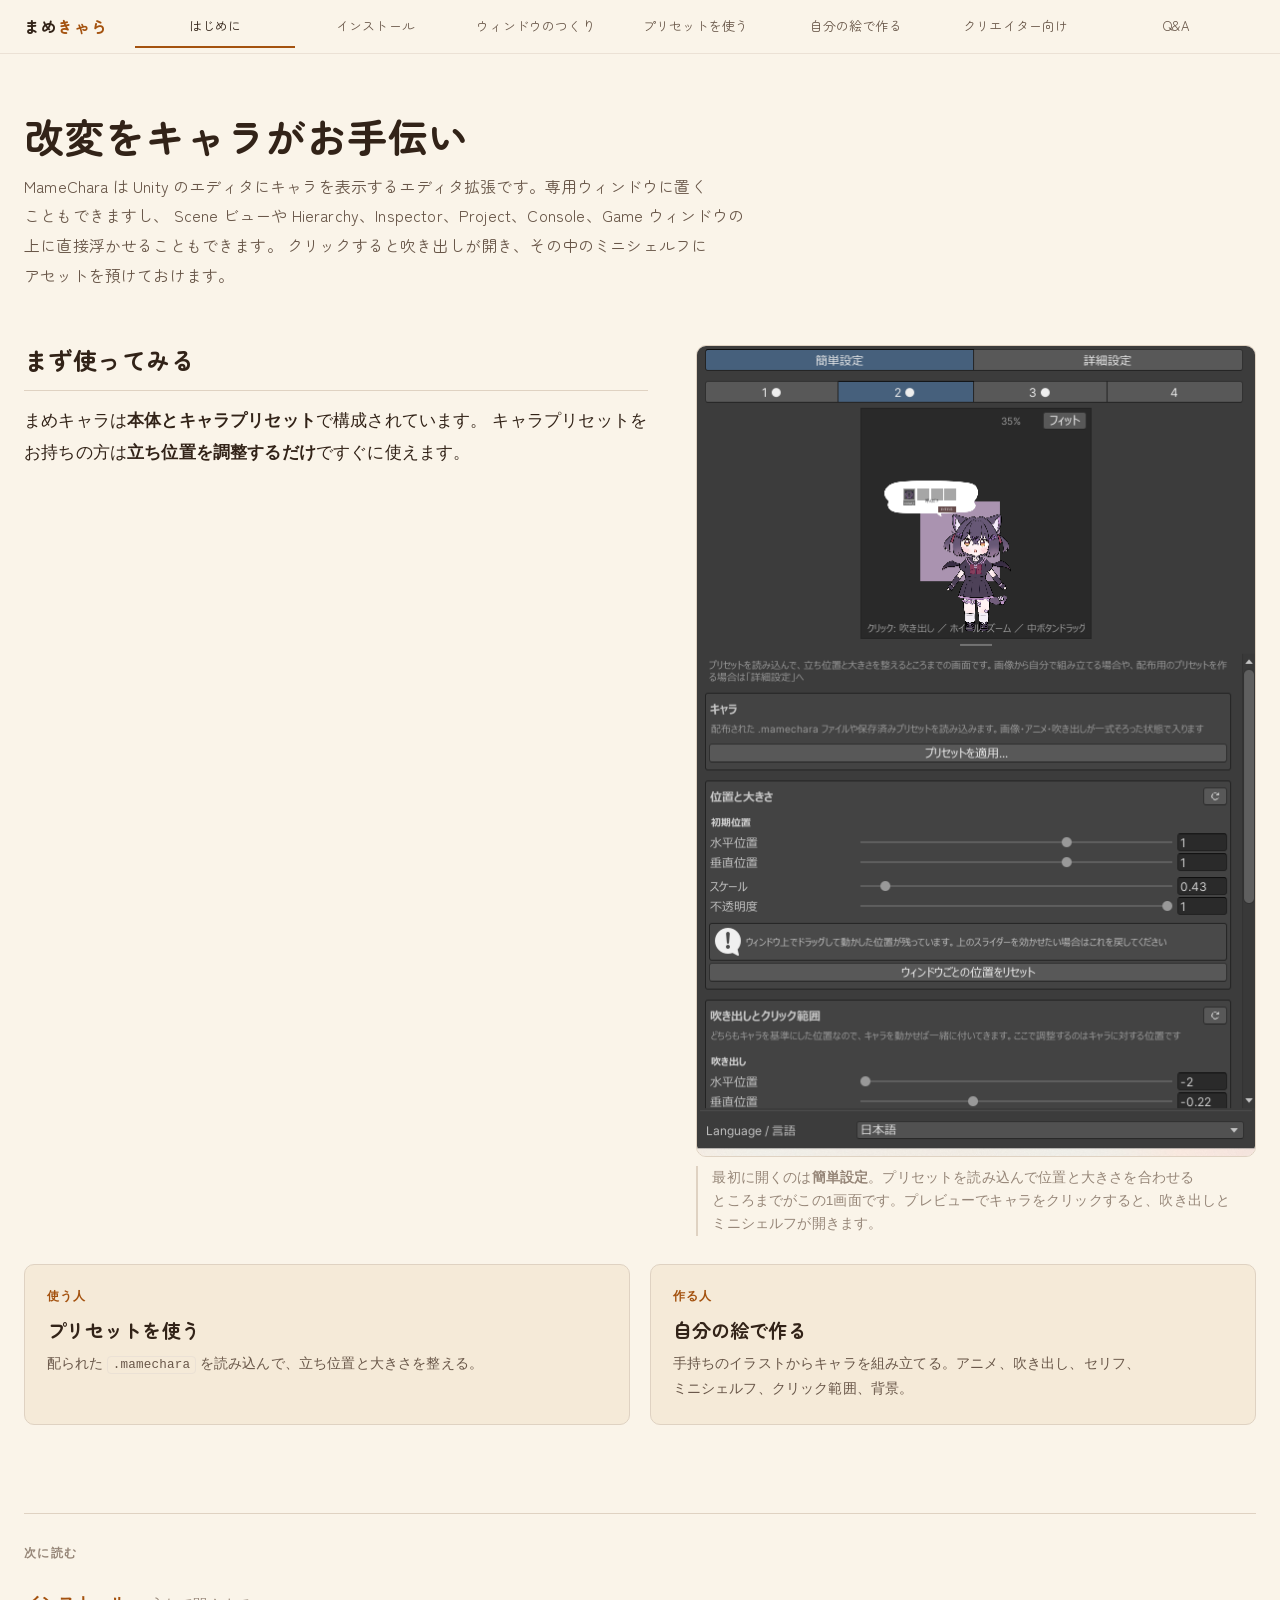
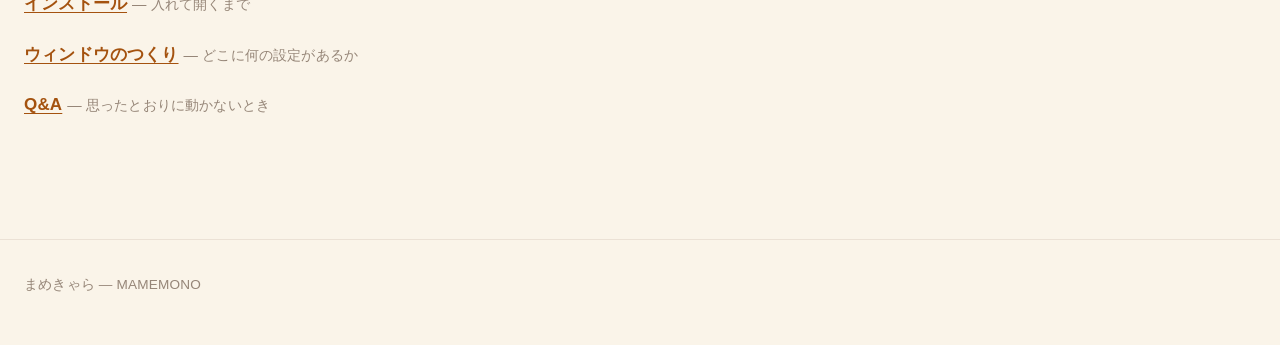
==== index.html @ 8fc05e5c "docs: 表示範囲を横長にし、日本語の折り返しを文節単位にする - 幅の基準を 1440x900 から 1920x1080 以上に。main を 68rem から 84rem へ。   本文の1行は" ====
<!doctype html>
<html lang="ja">
<head>
<meta charset="utf-8">
<meta name="viewport" content="width=device-width, initial-scale=1">
<title>まめきゃら（MameChara）ドキュメント</title>
<meta name="description" content="改変をキャラがお手伝い。Unity エディタ拡張「まめきゃら（MameChara）」の使い方。">
<link rel="icon" href="data:image/svg+xml,%3Csvg xmlns='http://www.w3.org/2000/svg' viewBox='0 0 32 32'%3E%3Crect width='32' height='32' rx='7' fill='%238c5a2f'/%3E%3Cellipse cx='16' cy='13.5' rx='10' ry='7' fill='%23fff'/%3E%3Cpath d='M11.5 19l0.5 6 5.5-4.5z' fill='%23fff'/%3E%3C/svg%3E">
<link rel="preconnect" href="https://fonts.googleapis.com">
<link rel="preconnect" href="https://fonts.gstatic.com" crossorigin>
<link href="https://fonts.googleapis.com/css2?family=Zen+Maru+Gothic:wght@400;500;700&display=swap" rel="stylesheet">
<link rel="stylesheet" href="assets/style.css">
</head>
<body>

<div class="topbar">
  <div class="topbar-inner">
    <a class="brand" href="index.html">まめ<span>きゃら</span></a>
    <nav>
      <a href="index.html" aria-current="page">はじめに</a>
      <a href="install.html">インストール</a>
      <a href="window.html">ウィンドウのつくり</a>
      <a href="use-preset.html">プリセットを使う</a>
      <a href="own-images.html">自分の絵で作る</a>
      <a href="distribute.html">クリエイター向け</a>
      <a href="qa.html">Q&amp;A</a>
    </nav>
  </div>
</div>

<main>

<h1>改変をキャラがお手伝い</h1>

<p class="lede">
MameChara は Unity のエディタにキャラを表示するエディタ拡張です。専用ウィンドウに置くこともできますし、
Scene ビューや Hierarchy、Inspector、Project、Console、Game ウィンドウの上に直接浮かせることもできます。
クリックすると吹き出しが開き、その中のミニシェルフにアセットを預けておけます。
</p>

<div class="split">
  <div class="prose">
    <h2 style="margin-top:0">まず使ってみる</h2>
    <p>
      まめキャラは<strong>本体とキャラプリセット</strong>で構成されています。
      キャラプリセットをお持ちの方は<strong>立ち位置を調整するだけ</strong>ですぐに使えます。
    </p>
  </div>
  <figure>
    <a href="images/simple-in-action.png" title="原寸で開く"><img src="images/simple-in-action.png" alt="簡単設定の画面。プレビューでキャラをクリックし、吹き出しとミニシェルフが開いている"></a>
    <figcaption>最初に開くのは<strong>簡単設定</strong>。プリセットを読み込んで位置と大きさを合わせるところまでがこの1画面です。プレビューでキャラをクリックすると、吹き出しとミニシェルフが開きます。</figcaption>
  </figure>
</div>

<div class="paths">
  <a class="path" href="use-preset.html">
    <span class="who">使う人</span>
    <span class="title">プリセットを使う</span>
    <p>配られた <code>.mamechara</code> を読み込んで、立ち位置と大きさを整える。</p>
  </a>
  <a class="path" href="own-images.html">
    <span class="who">作る人</span>
    <span class="title">自分の絵で作る</span>
    <p>手持ちのイラストからキャラを組み立てる。アニメ、吹き出し、セリフ、ミニシェルフ、クリック範囲、背景。</p>
  </a>
</div>

<div class="next">
  <span class="label">次に読む</span>
  <ul>
    <li><a href="install.html">インストール</a> <span class="why">— 入れて開くまで</span></li>
    <li><a href="window.html">ウィンドウのつくり</a> <span class="why">— どこに何の設定があるか</span></li>
    <li><a href="qa.html">Q&amp;A</a> <span class="why">— 思ったとおりに動かないとき</span></li>
  </ul>
</div>

</main>

<footer><div class="inner">まめきゃら — MAMEMONO</div></footer>

</body>
</html>
---- assets/style.css ----
/* MameChara docs — 設定画面のスクリーンショットが主役なので、
   紙面は静かにして、画像に枠と余白を与えることに寄せている */

:root {
  color-scheme: light dark;

  --ink:        oklch(27% 0.030 55);
  --ink-soft:   oklch(47% 0.032 58);
  --ink-faint:  oklch(63% 0.028 62);
  --paper:      oklch(96.8% 0.016 80);
  --paper-2:    oklch(94% 0.026 78);
  --line:       oklch(87% 0.026 74);
  --line-soft:  oklch(91.5% 0.020 76);

  --accent:     oklch(53% 0.130 52);
  --accent-2:   oklch(64% 0.145 58);
  --accent-wash: oklch(95% 0.040 72);

  /* 注意書きはアクセントと混ざらないよう赤茶寄りに置く */
  --warn:       oklch(49% 0.150 33);
  --warn-wash:  oklch(96% 0.038 40);

  --shot-mat:   oklch(91.5% 0.022 76);

  --text-base:  1.0625rem;
  --measure:    46rem;
  --shot:       35rem;   /* スクリーンショットの原寸 560px */
  --radius:     10px;

  /* 見出しとキャッチは丸ゴシック。明朝のような固い書体は使わない */
  --display: "Zen Maru Gothic", "Hiragino Maru Gothic ProN", "M PLUS Rounded 1c",
             "Yu Gothic UI", Meiryo, sans-serif;
  --sans: -apple-system, BlinkMacSystemFont, "Hiragino Kaku Gothic ProN",
          "Noto Sans JP", "Yu Gothic UI", Meiryo, sans-serif;
  --mono: "SFMono-Regular", Consolas, "Roboto Mono", monospace;
}

@media (prefers-color-scheme: dark) {
  :root {
    --ink:        oklch(93% 0.016 78);
    --ink-soft:   oklch(76% 0.022 72);
    --ink-faint:  oklch(59% 0.022 66);
    --paper:      oklch(20% 0.018 52);
    --paper-2:    oklch(24% 0.024 56);
    --line:       oklch(34% 0.026 60);
    --line-soft:  oklch(28% 0.021 57);

    --accent:     oklch(81% 0.115 70);
    --accent-2:   oklch(73% 0.130 62);
    --accent-wash: oklch(28% 0.045 58);

    --warn:       oklch(83% 0.105 45);
    --warn-wash:  oklch(29% 0.042 38);

    --shot-mat:   oklch(27% 0.020 57);
  }
}

* { box-sizing: border-box; }

html { -webkit-text-size-adjust: 100%; }

body {
  margin: 0;
  background: var(--paper);
  color: var(--ink);
  font-family: var(--sans);
  font-size: var(--text-base);
  line-height: 1.85;
  letter-spacing: 0.01em;

  /* 日本語を文節で折り返す。「〜できま」で切れて次行が「す。」になるのを防ぐ。
     未対応のブラウザでは通常の折り返しに戻るだけ */
  word-break: auto-phrase;
  line-break: strict;
  text-wrap: pretty;
}

/* ── 上部ナビ ── */

.topbar {
  position: sticky;
  top: 0;
  z-index: 10;
  background: color-mix(in oklab, var(--paper) 88%, transparent);
  backdrop-filter: blur(10px);
  border-bottom: 1px solid var(--line-soft);
}

.topbar-inner {
  max-width: 84rem;
  margin: 0 auto;
  padding: 0.35rem 1.5rem;
  display: flex;
  align-items: center;
  gap: 1.75rem;
}

.brand {
  font-family: var(--display);
  font-weight: 700;
  letter-spacing: 0.04em;
  text-decoration: none;
  color: var(--ink);
  font-size: 1rem;
  flex: none;
}

.brand span { color: var(--accent); }

/* 項目の幅を揃える。文字数がばらばらでも等分に並ぶ */
.topbar nav {
  flex: 1;
  display: grid;
  grid-auto-flow: column;
  grid-auto-columns: 1fr;
  font-family: var(--display);
  font-size: 0.8125rem;
}

.topbar nav a {
  color: var(--ink-soft);
  text-decoration: none;
  text-align: center;
  padding: 0.55rem 0.25rem 0.45rem;
  border-bottom: 2px solid transparent;
  transition: color 140ms ease, border-color 140ms ease;
  white-space: nowrap;
}

.topbar nav a:hover { color: var(--ink); border-bottom-color: var(--line); }
.topbar nav a[aria-current="page"] { color: var(--ink); border-bottom-color: var(--accent); }

@media (max-width: 48rem) {
  .topbar-inner { flex-wrap: wrap; gap: 0.4rem 1.5rem; padding-bottom: 0.2rem; }
  .brand { padding: 0.35rem 0; }
  .topbar nav {
    flex-basis: 100%;
    grid-auto-flow: row;
    grid-template-columns: repeat(4, 1fr);
    gap: 0.1rem;
    font-size: 0.8125rem;
  }
}

/* ── 本文 ── */

main {
  max-width: 84rem;
  margin: 0 auto;
  padding: 3.5rem 1.5rem 6rem;
}

.prose { max-width: var(--measure); }

h1 {
  font-family: var(--display);
  text-wrap: balance;
  font-size: clamp(1.7rem, 1.2rem + 1.9vw, 2.5rem);
  line-height: 1.3;
  letter-spacing: 0.01em;
  margin: 0 0 0.6rem;
  font-weight: 600;
}

.lede {
  font-family: var(--display);
  max-width: var(--measure);
  font-size: 1rem;
  font-weight: 400;
  line-height: 1.85;
  color: var(--ink-soft);
  margin: 0 0 3rem;
}

h2 {
  font-family: var(--display);
  text-wrap: balance;
  font-size: 1.5rem;
  font-weight: 600;
  letter-spacing: 0.02em;
  margin: 4.5rem 0 0.4rem;
  padding-bottom: 0.45rem;
  border-bottom: 1px solid var(--line);
  max-width: var(--measure);
}

h3 {
  font-family: var(--display);
  text-wrap: balance;
  font-size: 1.125rem;
  font-weight: 700;
  margin: 2.75rem 0 0.3rem;
  letter-spacing: 0.02em;
}

h3 .num {
  display: inline-block;
  min-width: 1.6em;
  color: var(--accent);
  font-family: var(--mono);
  font-size: 0.85em;
}

p, ul, ol, table { max-width: var(--measure); }
p { margin: 0.9rem 0; }

a { color: var(--accent); text-decoration-thickness: 1px; text-underline-offset: 3px; }
a:hover { color: var(--accent-2); }

ul, ol { padding-left: 1.4rem; }
li { margin: 0.35rem 0; }
li::marker { color: var(--ink-faint); }

code {
  font-family: var(--mono);
  font-size: 0.875em;
  background: var(--paper-2);
  border: 1px solid var(--line-soft);
  border-radius: 4px;
  padding: 0.1em 0.35em;
}

kbd {
  font-family: var(--sans);
  font-size: 0.85em;
  background: var(--paper-2);
  border: 1px solid var(--line);
  border-bottom-width: 2px;
  border-radius: 5px;
  padding: 0.1em 0.45em;
  white-space: nowrap;
}

strong { font-weight: 700; }

/* ── スクリーンショット ── */

figure {
  margin: 1.6rem 0 2.2rem;
  max-width: var(--shot);
}

figure.wide { max-width: var(--measure); }

figure img {
  display: block;
  width: 100%;
  height: auto;
  border: 1px solid var(--line);
  border-radius: var(--radius);
  background: var(--shot-mat);
}

/* 画像は原寸 560px。縮めると Unity の文字が読めないので、
   クリックで原寸を開けるようにしている */
figure a {
  display: block;
  border-radius: var(--radius);
  cursor: zoom-in;
}

figure a img { transition: border-color 160ms ease, box-shadow 160ms ease; }

figure a:hover img,
figure a:focus-visible img {
  border-color: var(--accent);
  box-shadow: 0 2px 18px -6px color-mix(in oklab, var(--accent) 55%, transparent);
}

figcaption {
  margin-top: 0.6rem;
  font-size: 0.85rem;
  line-height: 1.7;
  color: var(--ink-faint);
  padding-left: 0.9rem;
  border-left: 2px solid var(--line);
}

/* 画像と文章を並べる。狭い画面では縦に落ちる。
   短い側を中央に置くと見出しが図の中ほどまで下がってしまうので、上端で揃える */
.split {
  display: grid;
  grid-template-columns: minmax(24rem, 1fr) minmax(0, var(--shot));
  gap: 3rem;
  align-items: start;
  max-width: 84rem;
}

.split > figure { margin: 0.4rem 0 0; max-width: none; }
.split .prose { max-width: none; }
.split .prose p, .split .prose ul, .split .prose ol, .split .prose table { max-width: none; }

@media (max-width: 68rem) {
  .split { grid-template-columns: minmax(0, 1fr); gap: 0.5rem; }
  .split > figure { max-width: var(--shot); }
}

/* ── 注記 ── */

.note, .callout {
  margin: 1.5rem 0;
  padding: 0.95rem 1.15rem;
  border-radius: var(--radius);
  border: 1px solid var(--line);
  background: var(--paper-2);
  max-width: var(--measure);
  font-size: 0.95rem;
  line-height: 1.8;
}

.note > :first-child, .callout > :first-child { margin-top: 0; }
.note > :last-child, .callout > :last-child { margin-bottom: 0; }

.callout {
  border-color: color-mix(in oklab, var(--warn) 35%, var(--line));
  background: var(--warn-wash);
}

.callout .label, .note .label {
  display: block;
  font-size: 0.775rem;
  font-weight: 700;
  letter-spacing: 0.09em;
  margin-bottom: 0.2rem;
  color: var(--warn);
}

.note .label { color: var(--accent); }

/* ── 入口カード ── */

.paths {
  display: grid;
  grid-template-columns: repeat(auto-fit, minmax(15.5rem, 1fr));
  gap: 1.25rem;
  max-width: 84rem;
  margin: 1.75rem 0 1rem;
}

.path {
  display: block;
  padding: 1.3rem 1.35rem 1.45rem;
  border: 1px solid var(--line);
  border-radius: var(--radius);
  background: var(--paper-2);
  text-decoration: none;
  color: inherit;
  transition: border-color 160ms ease, transform 160ms ease, background 160ms ease;
}

.path:hover {
  border-color: var(--accent);
  background: var(--accent-wash);
  transform: translateY(-2px);
}

.path .who {
  display: block;
  font-size: 0.75rem;
  letter-spacing: 0.11em;
  color: var(--accent);
  font-weight: 700;
  margin-bottom: 0.5rem;
}

.path .title {
  display: block;
  font-family: var(--display);
  font-size: 1.2rem;
  font-weight: 600;
  line-height: 1.5;
  margin-bottom: 0.4rem;
}

.path p { margin: 0; font-size: 0.9rem; line-height: 1.75; color: var(--ink-soft); }

/* ── 表 ── */

table {
  width: 100%;
  border-collapse: collapse;
  font-size: 0.925rem;
  margin: 1.4rem 0 2rem;
  display: block;
  overflow-x: auto;
}

table.full { max-width: var(--measure); }

th, td {
  text-align: left;
  vertical-align: top;
  padding: 0.6rem 0.9rem 0.6rem 0;
  border-bottom: 1px solid var(--line-soft);
  line-height: 1.7;
}

th {
  font-size: 0.775rem;
  letter-spacing: 0.09em;
  color: var(--ink-faint);
  font-weight: 700;
  border-bottom-color: var(--line);
  white-space: nowrap;
}

td:first-child { white-space: nowrap; padding-right: 1.4rem; font-weight: 600; }

/* ── 手順 ── */

.steps { counter-reset: step; list-style: none; padding-left: 0; max-width: 84rem; }

.steps > li {
  counter-increment: step;
  position: relative;
  padding-left: 3rem;
  margin: 0 0 3rem;
}

.steps > li::before {
  content: counter(step);
  position: absolute;
  left: 0;
  top: 0.15rem;
  width: 2rem;
  height: 2rem;
  display: grid;
  place-items: center;
  border-radius: 50%;
  border: 1px solid var(--accent);
  color: var(--accent);
  font-family: var(--mono);
  font-size: 0.85rem;
  line-height: 1;
}

.steps > li > h3:first-child { margin-top: 0.1rem; }

/* 手順の中では見出しを番号の高さに合わせる。中央寄せにすると番号だけが
   ぽつんと上に残って、どの見出しの番号なのか分からなくなる */
.steps .split { align-items: start; }

/* ── 用語の定義リスト ── */

dl.terms { max-width: var(--measure); margin: 1.4rem 0 2rem; }
dl.terms dt { font-weight: 700; margin-top: 1.2rem; }
dl.terms dd { margin: 0.2rem 0 0; color: var(--ink-soft); }

/* ── 次に読む ── */

.next {
  margin-top: 5.5rem;
  padding-top: 1.75rem;
  border-top: 1px solid var(--line);
  max-width: 84rem;
}

.next .label {
  display: block;
  font-size: 0.775rem;
  letter-spacing: 0.11em;
  color: var(--ink-faint);
  font-weight: 700;
  margin-bottom: 0.9rem;
}

.next ul { list-style: none; padding: 0; max-width: none; display: grid; gap: 0.5rem; }
.next a { font-weight: 600; }
.next .why { color: var(--ink-faint); font-weight: 400; font-size: 0.9rem; }

footer {
  border-top: 1px solid var(--line-soft);
  padding: 2rem 1.5rem 3rem;
  color: var(--ink-faint);
  font-size: 0.85rem;
}

footer .inner { max-width: 84rem; margin: 0 auto; }

/* ── 目次（リファレンス用） ── */

.toc {
  max-width: var(--measure);
  margin: 0 0 3rem;
  padding: 1.1rem 1.3rem;
  border: 1px solid var(--line);
  border-radius: var(--radius);
  background: var(--paper-2);
}

.toc .label {
  display: block;
  font-size: 0.775rem;
  letter-spacing: 0.11em;
  color: var(--ink-faint);
  font-weight: 700;
  margin-bottom: 0.5rem;
}

.toc ul { margin: 0; padding-left: 1.1rem; columns: 2; column-gap: 2rem; font-size: 0.925rem; }

@media (max-width: 34rem) {
  .toc ul { columns: 1; }
  main { padding-top: 2.5rem; }
}

/* ── よくある症状 ── */

.faq { max-width: var(--measure); }

.faq details {
  border: 1px solid var(--line);
  border-radius: var(--radius);
  margin: 0.6rem 0;
  background: var(--paper-2);
  overflow: hidden;
}

.faq summary {
  font-family: var(--display);
  cursor: pointer;
  padding: 0.85rem 1.15rem;
  font-weight: 600;
  list-style: none;
  display: flex;
  gap: 0.7rem;
  align-items: baseline;
  transition: background 140ms ease;
}

.faq summary::-webkit-details-marker { display: none; }
.faq summary:hover { background: var(--accent-wash); }

.faq summary::before {
  content: "＋";
  color: var(--accent);
  font-size: 0.85em;
  flex: none;
}

.faq details[open] summary::before { content: "－"; }
.faq details[open] summary { border-bottom: 1px solid var(--line-soft); }

.faq .body { padding: 0.3rem 1.15rem 1rem; font-size: 0.95rem; }
.faq .body > :first-child { margin-top: 0.7rem; }
.faq .body > :last-child { margin-bottom: 0; }
.faq .body p, .faq .body ul, .faq .body ol { max-width: none; }
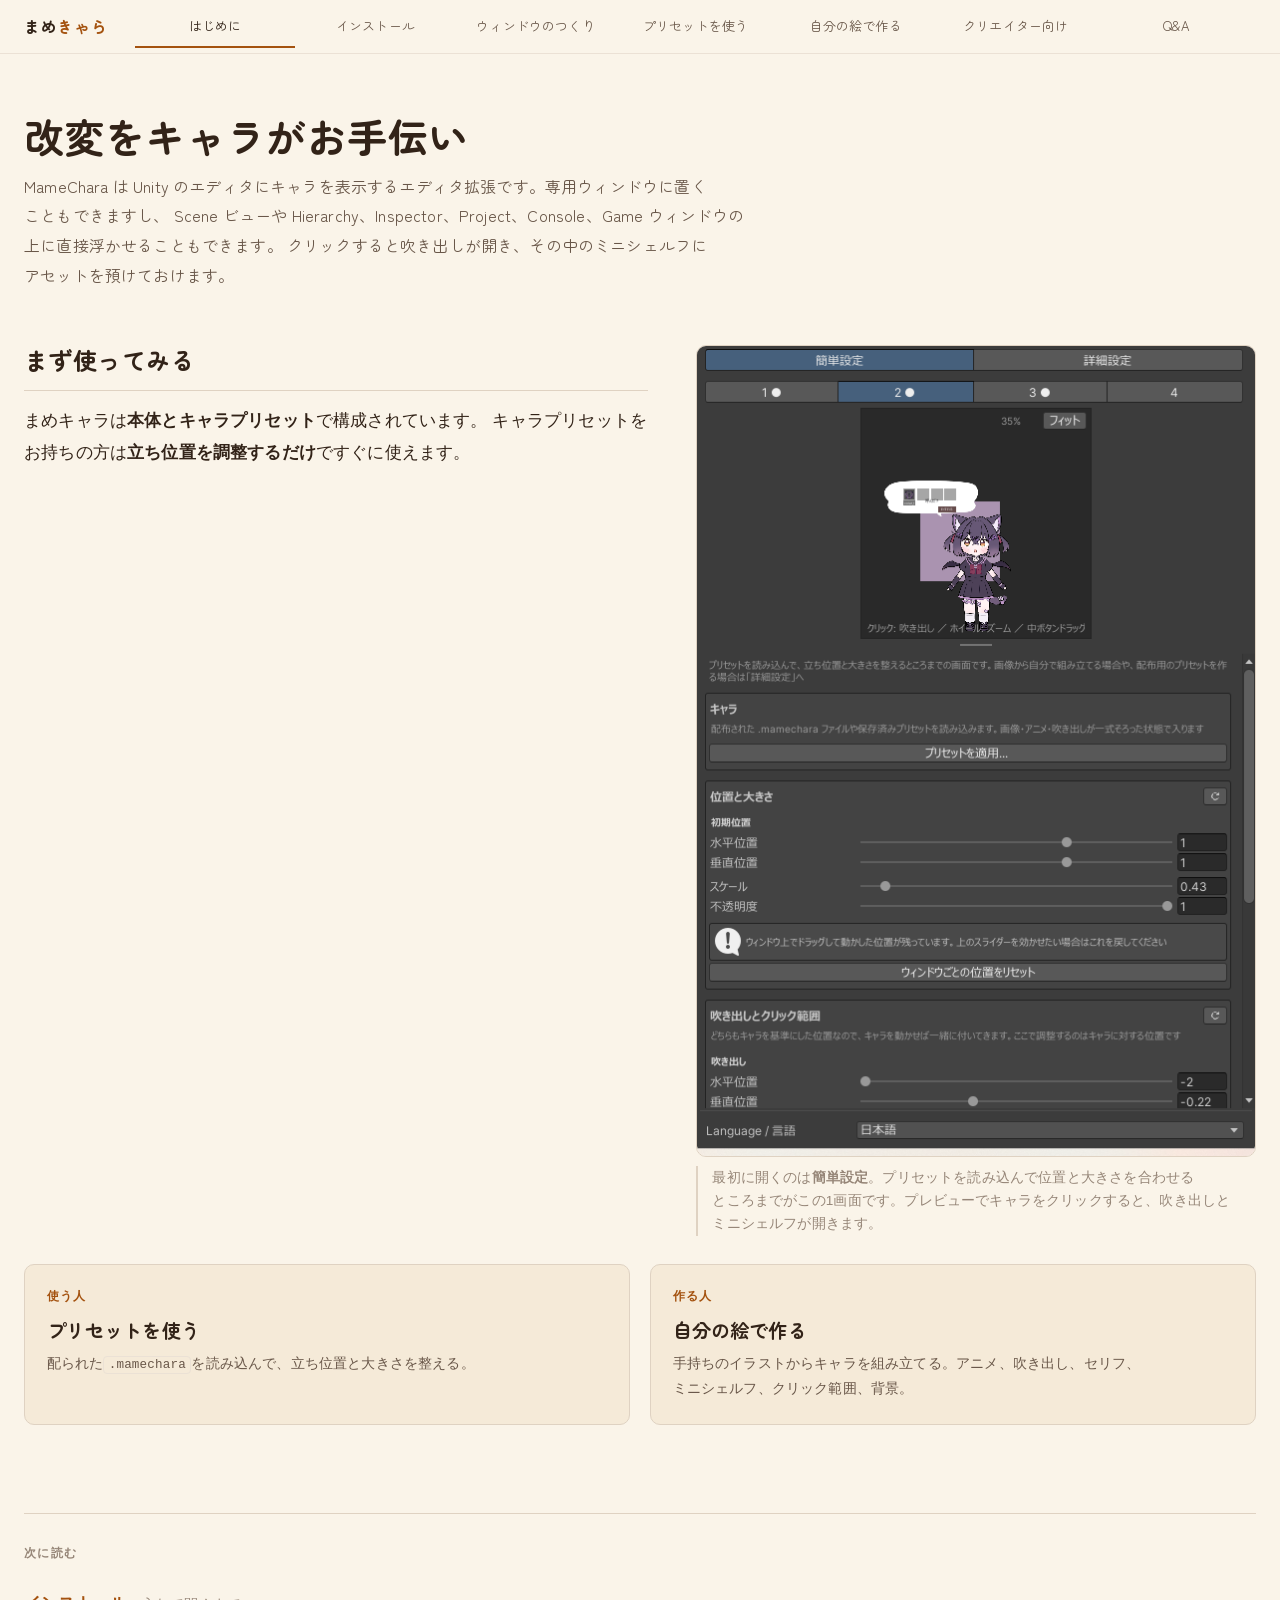
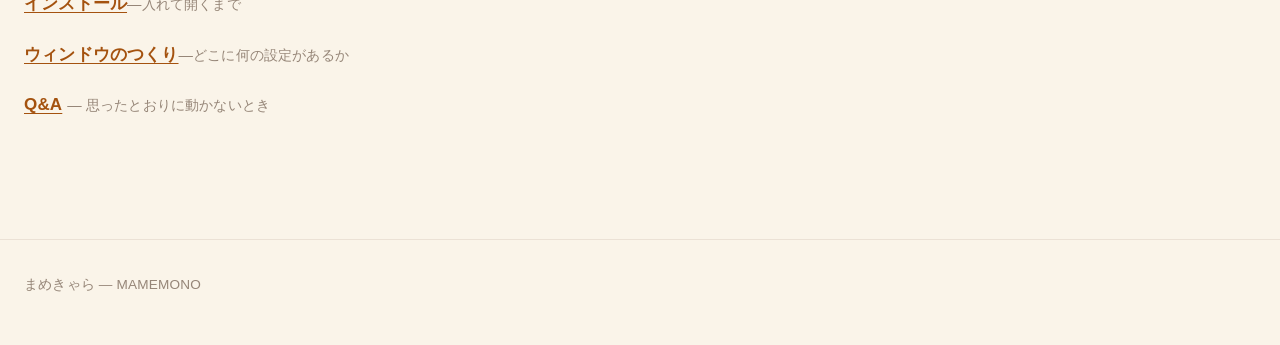
==== commit e02a8768: "docs: 日本語の中に見える半角スペースを全部落とす（99箇所） タグをまたぐ位置も含めて、実際に描画される空白だけを対象にした。 全角同士に挟まれたソースの改行はブラウザが消すので触っていない。 " ====
--- a/index.html
+++ b/index.html
@@ -56,7 +56,7 @@
   <a class="path" href="use-preset.html">
     <span class="who">使う人</span>
     <span class="title">プリセットを使う</span>
-    <p>配られた <code>.mamechara</code> を読み込んで、立ち位置と大きさを整える。</p>
+    <p>配られた<code>.mamechara</code>を読み込んで、立ち位置と大きさを整える。</p>
   </a>
   <a class="path" href="own-images.html">
     <span class="who">作る人</span>
@@ -68,8 +68,8 @@
 <div class="next">
   <span class="label">次に読む</span>
   <ul>
-    <li><a href="install.html">インストール</a> <span class="why">— 入れて開くまで</span></li>
-    <li><a href="window.html">ウィンドウのつくり</a> <span class="why">— どこに何の設定があるか</span></li>
+    <li><a href="install.html">インストール</a><span class="why">—入れて開くまで</span></li>
+    <li><a href="window.html">ウィンドウのつくり</a><span class="why">—どこに何の設定があるか</span></li>
     <li><a href="qa.html">Q&amp;A</a> <span class="why">— 思ったとおりに動かないとき</span></li>
   </ul>
 </div>
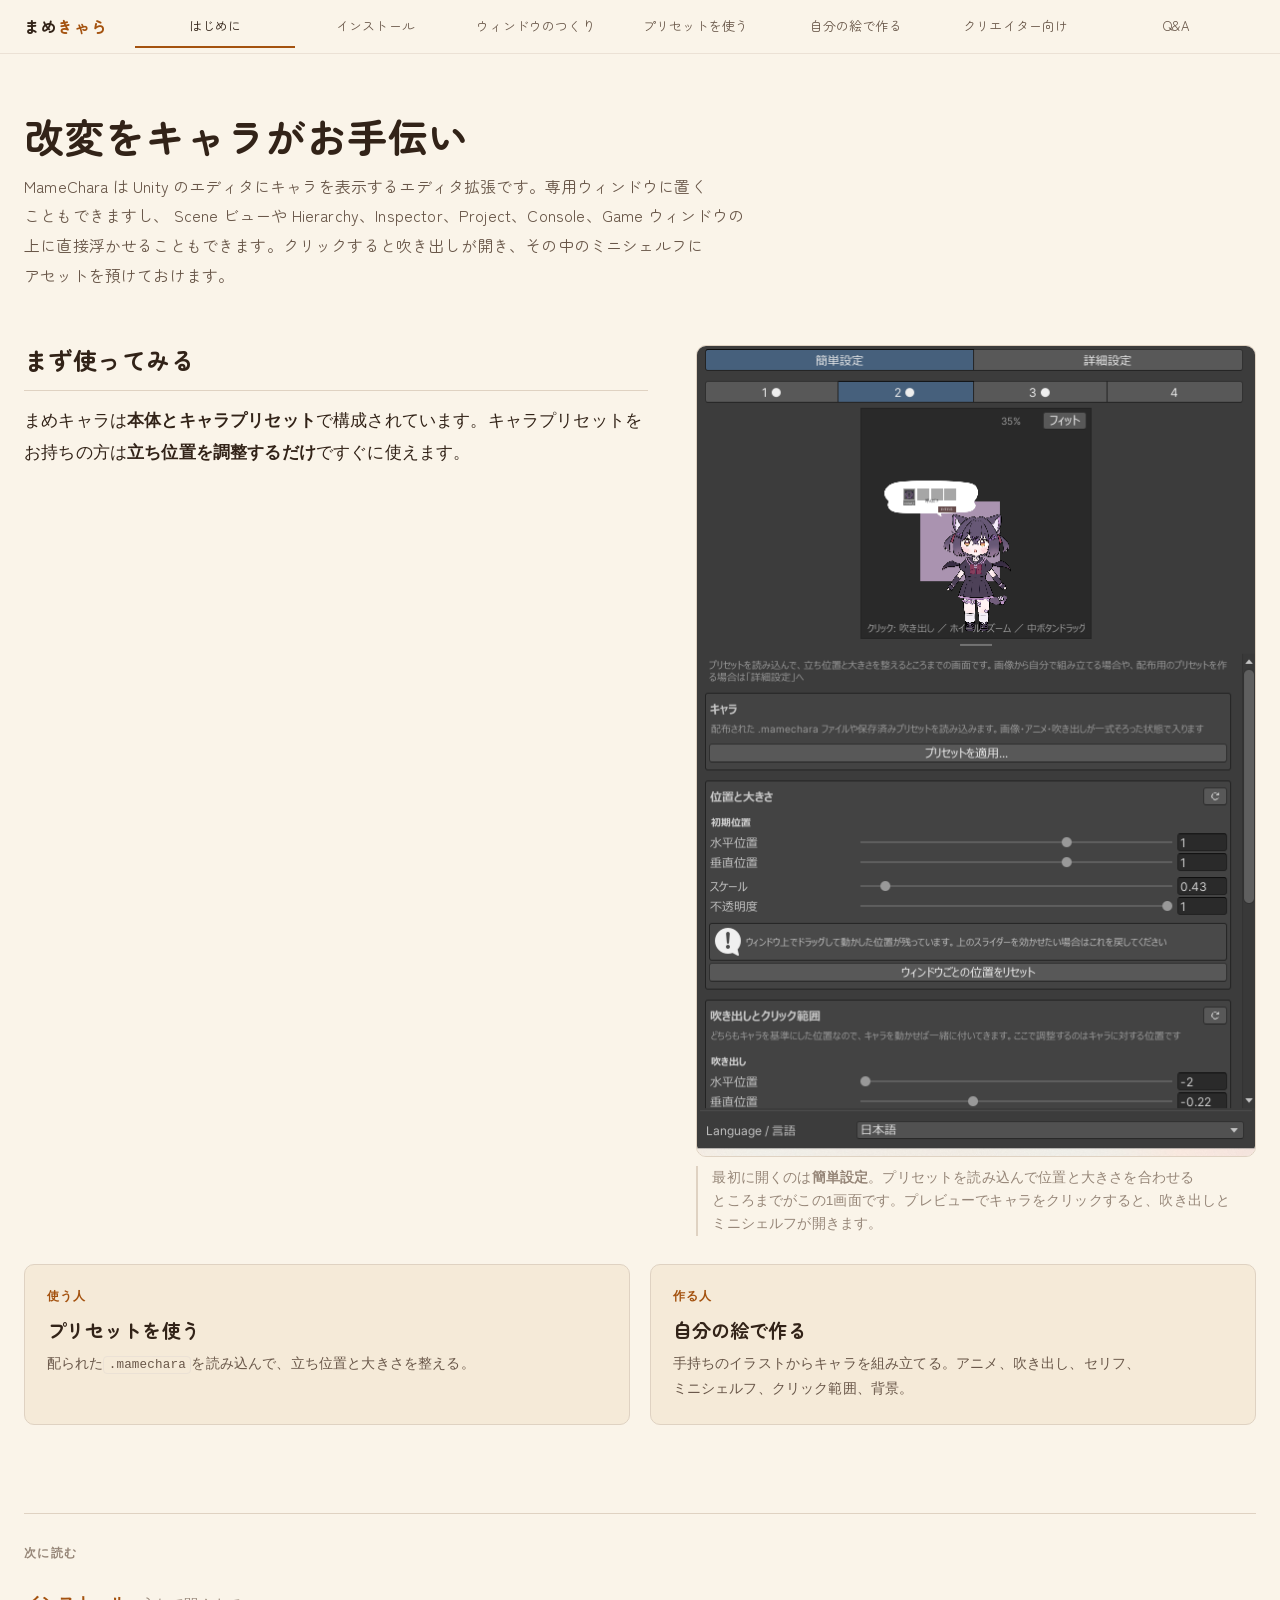
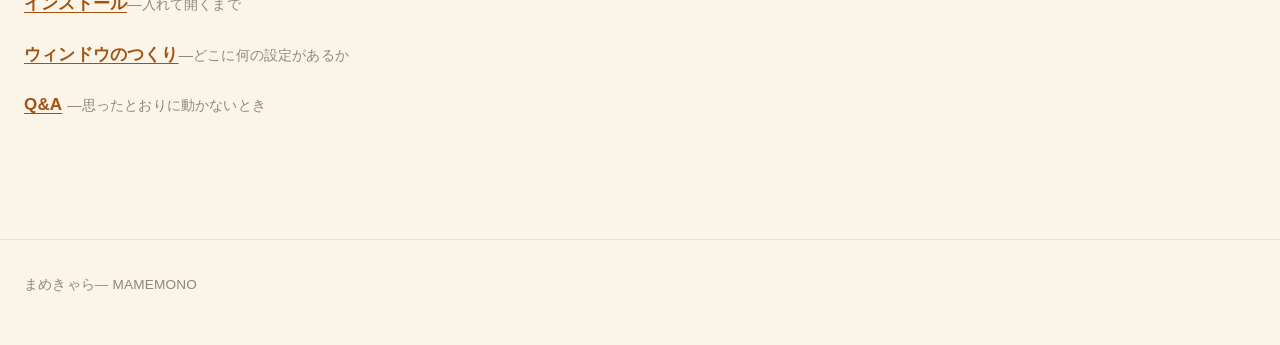
==== commit 5e8d21d6: "docs: 段落内のソース改行を詰める（改行位置がブラウザ任せになるように） ソースを読みやすく80桁で折り返していたが、その改行が日本語のあいだでも 半角スペースとして描画されていた。「持てるので、" ====
--- a/index.html
+++ b/index.html
@@ -17,13 +17,7 @@
   <div class="topbar-inner">
     <a class="brand" href="index.html">まめ<span>きゃら</span></a>
     <nav>
-      <a href="index.html" aria-current="page">はじめに</a>
-      <a href="install.html">インストール</a>
-      <a href="window.html">ウィンドウのつくり</a>
-      <a href="use-preset.html">プリセットを使う</a>
-      <a href="own-images.html">自分の絵で作る</a>
-      <a href="distribute.html">クリエイター向け</a>
-      <a href="qa.html">Q&amp;A</a>
+      <a href="index.html" aria-current="page">はじめに</a><a href="install.html">インストール</a><a href="window.html">ウィンドウのつくり</a><a href="use-preset.html">プリセットを使う</a><a href="own-images.html">自分の絵で作る</a><a href="distribute.html">クリエイター向け</a> <a href="qa.html">Q&amp;A</a>
     </nav>
   </div>
 </div>
@@ -33,17 +27,14 @@
 <h1>改変をキャラがお手伝い</h1>
 
 <p class="lede">
-MameChara は Unity のエディタにキャラを表示するエディタ拡張です。専用ウィンドウに置くこともできますし、
-Scene ビューや Hierarchy、Inspector、Project、Console、Game ウィンドウの上に直接浮かせることもできます。
-クリックすると吹き出しが開き、その中のミニシェルフにアセットを預けておけます。
+MameChara は Unity のエディタにキャラを表示するエディタ拡張です。専用ウィンドウに置くこともできますし、 Scene ビューや Hierarchy、Inspector、Project、Console、Game ウィンドウの上に直接浮かせることもできます。クリックすると吹き出しが開き、その中のミニシェルフにアセットを預けておけます。
 </p>
 
 <div class="split">
   <div class="prose">
     <h2 style="margin-top:0">まず使ってみる</h2>
     <p>
-      まめキャラは<strong>本体とキャラプリセット</strong>で構成されています。
-      キャラプリセットをお持ちの方は<strong>立ち位置を調整するだけ</strong>ですぐに使えます。
+      まめキャラは<strong>本体とキャラプリセット</strong>で構成されています。キャラプリセットをお持ちの方は<strong>立ち位置を調整するだけ</strong>ですぐに使えます。
     </p>
   </div>
   <figure>
@@ -54,13 +45,11 @@
 
 <div class="paths">
   <a class="path" href="use-preset.html">
-    <span class="who">使う人</span>
-    <span class="title">プリセットを使う</span>
+    <span class="who">使う人</span><span class="title">プリセットを使う</span>
     <p>配られた<code>.mamechara</code>を読み込んで、立ち位置と大きさを整える。</p>
   </a>
   <a class="path" href="own-images.html">
-    <span class="who">作る人</span>
-    <span class="title">自分の絵で作る</span>
+    <span class="who">作る人</span><span class="title">自分の絵で作る</span>
     <p>手持ちのイラストからキャラを組み立てる。アニメ、吹き出し、セリフ、ミニシェルフ、クリック範囲、背景。</p>
   </a>
 </div>
@@ -70,13 +59,13 @@
   <ul>
     <li><a href="install.html">インストール</a><span class="why">—入れて開くまで</span></li>
     <li><a href="window.html">ウィンドウのつくり</a><span class="why">—どこに何の設定があるか</span></li>
-    <li><a href="qa.html">Q&amp;A</a> <span class="why">— 思ったとおりに動かないとき</span></li>
+    <li><a href="qa.html">Q&amp;A</a> <span class="why">—思ったとおりに動かないとき</span></li>
   </ul>
 </div>
 
 </main>
 
-<footer><div class="inner">まめきゃら — MAMEMONO</div></footer>
+<footer><div class="inner">まめきゃら— MAMEMONO</div></footer>
 
 </body>
 </html>
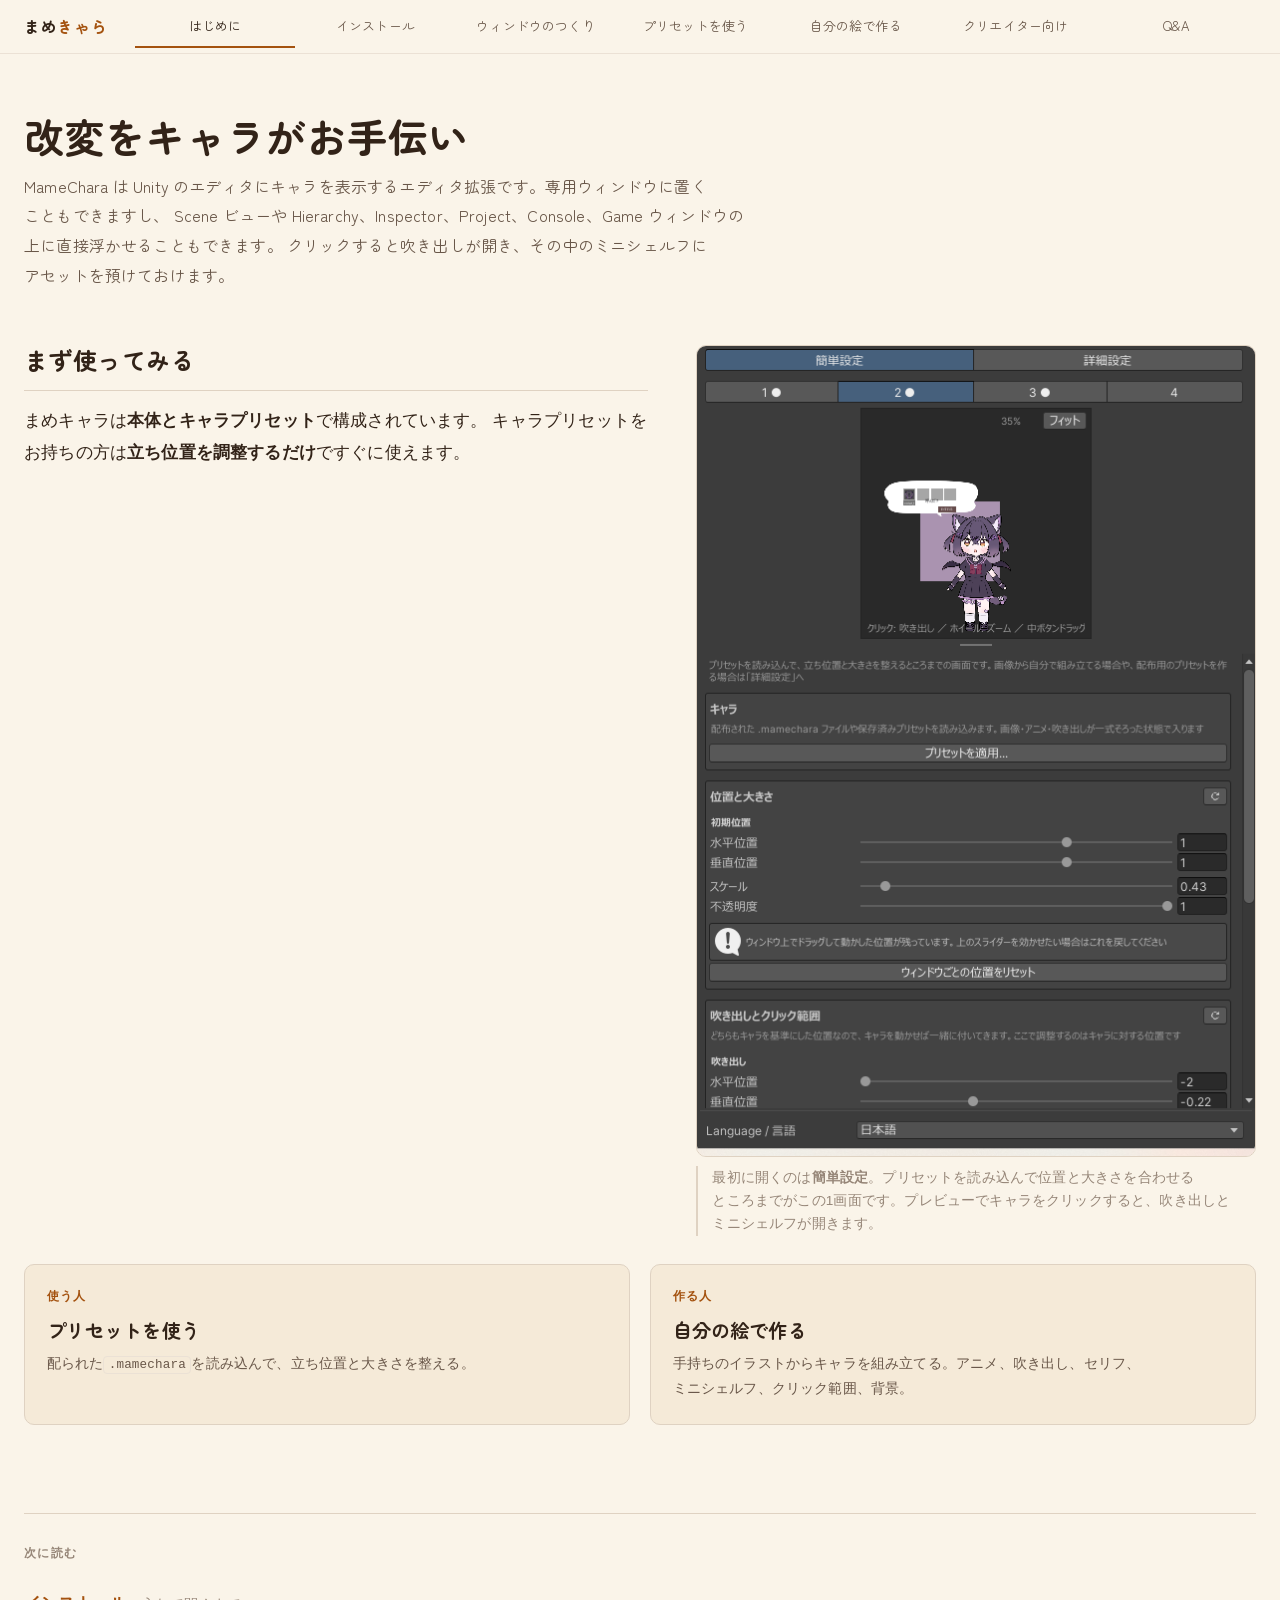
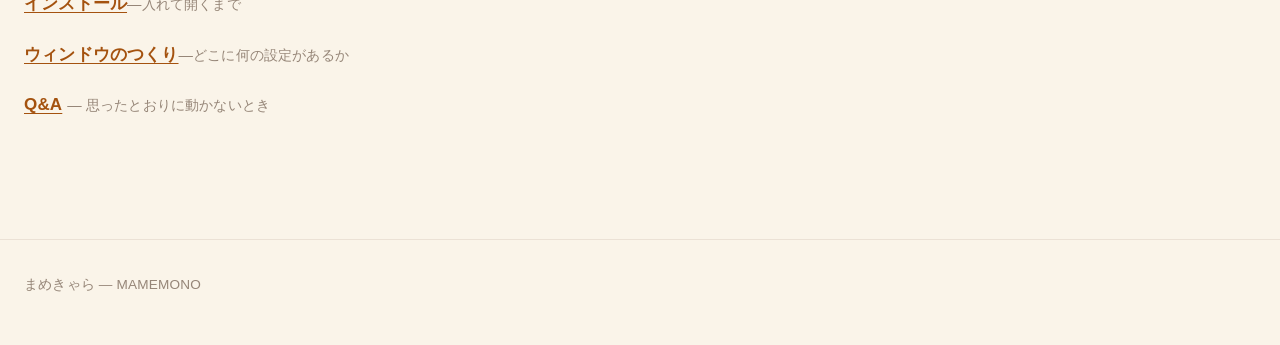
==== commit d6a274fa: "Revert "docs: 段落内のソース改行を詰める（改行位置がブラウザ任せになるように）" This reverts commit 5e8d21d65de7e6ad3f49c8653433e8f3" ====
--- a/index.html
+++ b/index.html
@@ -17,7 +17,13 @@
   <div class="topbar-inner">
     <a class="brand" href="index.html">まめ<span>きゃら</span></a>
     <nav>
-      <a href="index.html" aria-current="page">はじめに</a><a href="install.html">インストール</a><a href="window.html">ウィンドウのつくり</a><a href="use-preset.html">プリセットを使う</a><a href="own-images.html">自分の絵で作る</a><a href="distribute.html">クリエイター向け</a> <a href="qa.html">Q&amp;A</a>
+      <a href="index.html" aria-current="page">はじめに</a>
+      <a href="install.html">インストール</a>
+      <a href="window.html">ウィンドウのつくり</a>
+      <a href="use-preset.html">プリセットを使う</a>
+      <a href="own-images.html">自分の絵で作る</a>
+      <a href="distribute.html">クリエイター向け</a>
+      <a href="qa.html">Q&amp;A</a>
     </nav>
   </div>
 </div>
@@ -27,14 +33,17 @@
 <h1>改変をキャラがお手伝い</h1>
 
 <p class="lede">
-MameChara は Unity のエディタにキャラを表示するエディタ拡張です。専用ウィンドウに置くこともできますし、 Scene ビューや Hierarchy、Inspector、Project、Console、Game ウィンドウの上に直接浮かせることもできます。クリックすると吹き出しが開き、その中のミニシェルフにアセットを預けておけます。
+MameChara は Unity のエディタにキャラを表示するエディタ拡張です。専用ウィンドウに置くこともできますし、
+Scene ビューや Hierarchy、Inspector、Project、Console、Game ウィンドウの上に直接浮かせることもできます。
+クリックすると吹き出しが開き、その中のミニシェルフにアセットを預けておけます。
 </p>
 
 <div class="split">
   <div class="prose">
     <h2 style="margin-top:0">まず使ってみる</h2>
     <p>
-      まめキャラは<strong>本体とキャラプリセット</strong>で構成されています。キャラプリセットをお持ちの方は<strong>立ち位置を調整するだけ</strong>ですぐに使えます。
+      まめキャラは<strong>本体とキャラプリセット</strong>で構成されています。
+      キャラプリセットをお持ちの方は<strong>立ち位置を調整するだけ</strong>ですぐに使えます。
     </p>
   </div>
   <figure>
@@ -45,11 +54,13 @@
 
 <div class="paths">
   <a class="path" href="use-preset.html">
-    <span class="who">使う人</span><span class="title">プリセットを使う</span>
+    <span class="who">使う人</span>
+    <span class="title">プリセットを使う</span>
     <p>配られた<code>.mamechara</code>を読み込んで、立ち位置と大きさを整える。</p>
   </a>
   <a class="path" href="own-images.html">
-    <span class="who">作る人</span><span class="title">自分の絵で作る</span>
+    <span class="who">作る人</span>
+    <span class="title">自分の絵で作る</span>
     <p>手持ちのイラストからキャラを組み立てる。アニメ、吹き出し、セリフ、ミニシェルフ、クリック範囲、背景。</p>
   </a>
 </div>
@@ -59,13 +70,13 @@
   <ul>
     <li><a href="install.html">インストール</a><span class="why">—入れて開くまで</span></li>
     <li><a href="window.html">ウィンドウのつくり</a><span class="why">—どこに何の設定があるか</span></li>
-    <li><a href="qa.html">Q&amp;A</a> <span class="why">—思ったとおりに動かないとき</span></li>
+    <li><a href="qa.html">Q&amp;A</a> <span class="why">— 思ったとおりに動かないとき</span></li>
   </ul>
 </div>
 
 </main>
 
-<footer><div class="inner">まめきゃら— MAMEMONO</div></footer>
+<footer><div class="inner">まめきゃら — MAMEMONO</div></footer>
 
 </body>
 </html>
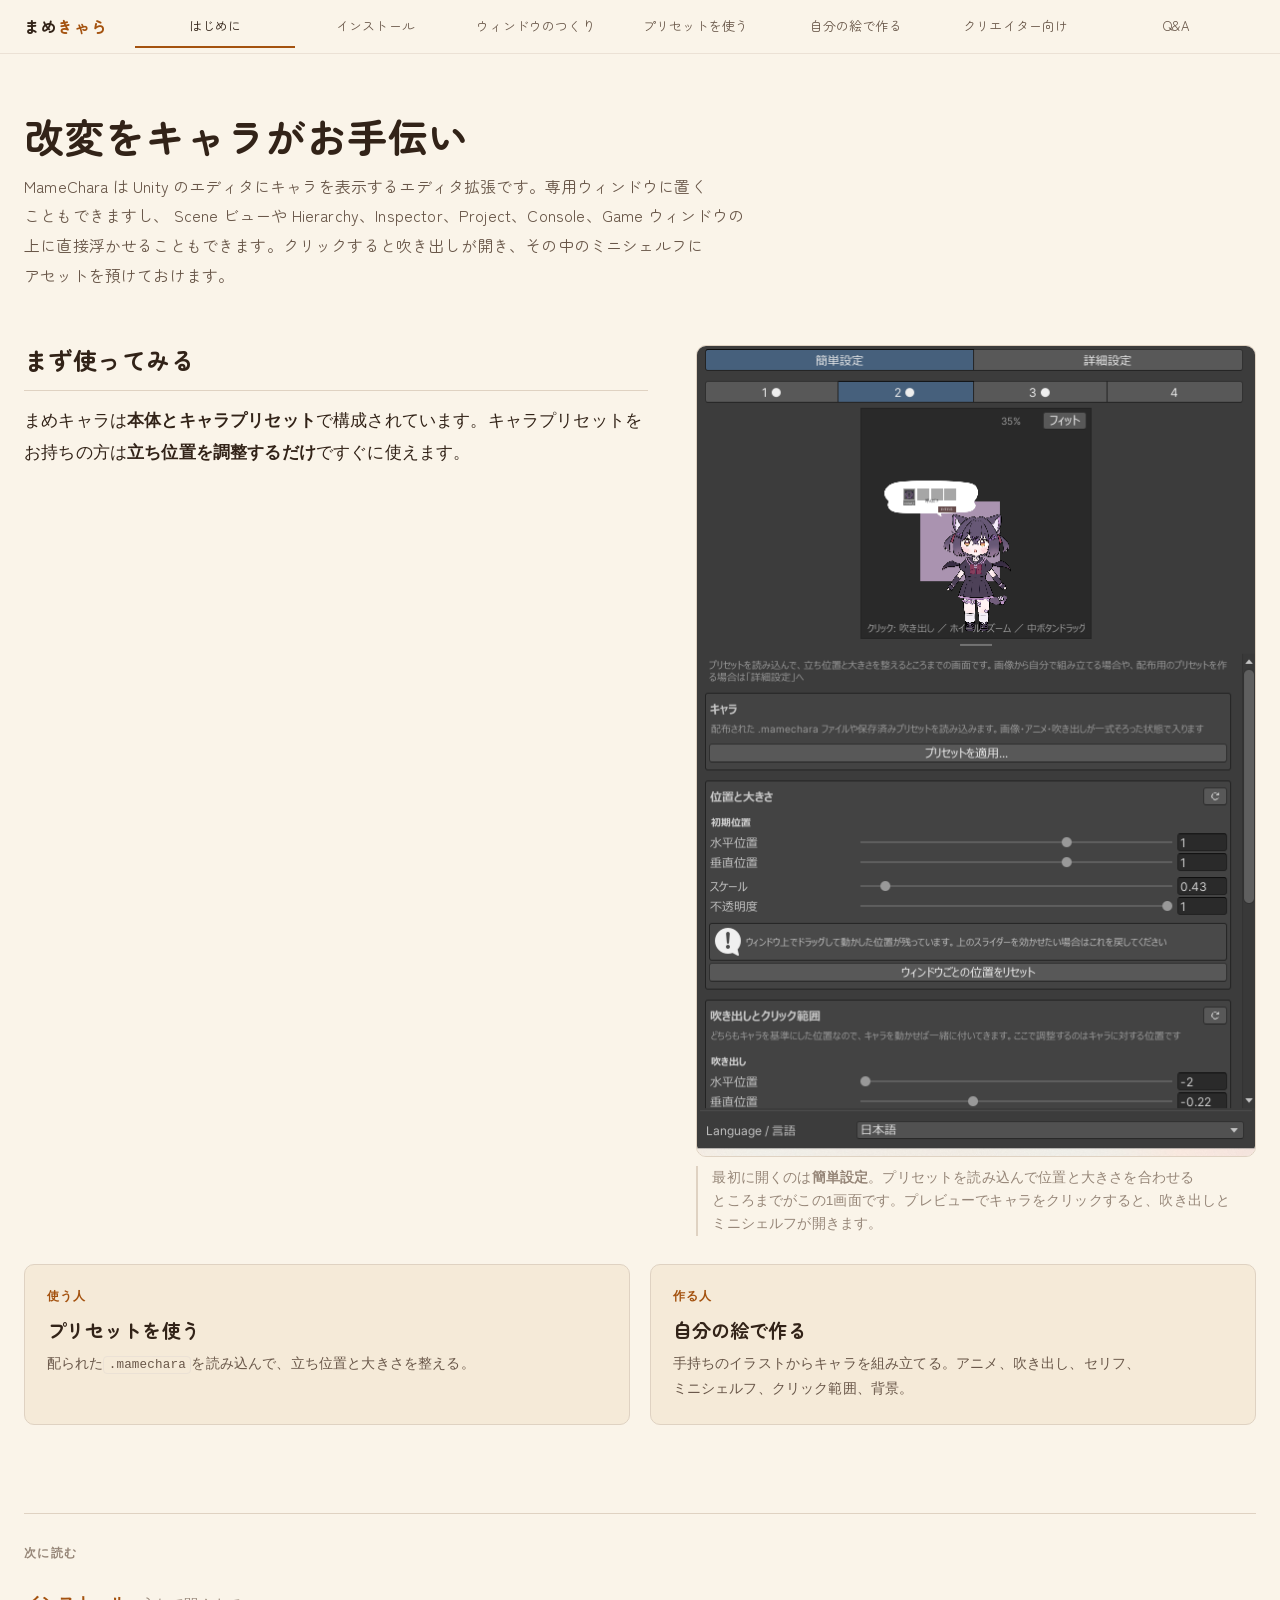
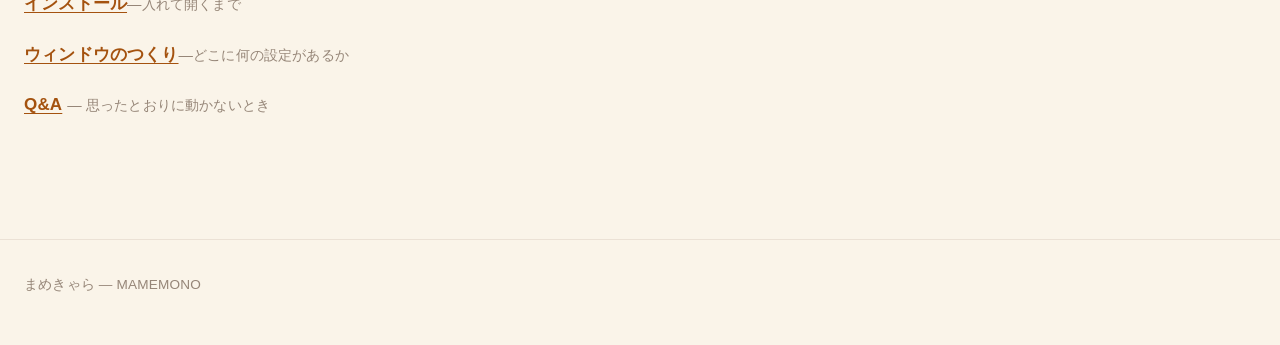
==== commit b2a3b0c1: "docs: 段落内のソース改行を詰める（全角同士のあいだだけ） ソースを80桁で折り返していた改行が、日本語のあいだでも半角スペースとして 描画されていた。「持てるので、␣空いているスロットを」のよう" ====
--- a/index.html
+++ b/index.html
@@ -17,13 +17,7 @@
   <div class="topbar-inner">
     <a class="brand" href="index.html">まめ<span>きゃら</span></a>
     <nav>
-      <a href="index.html" aria-current="page">はじめに</a>
-      <a href="install.html">インストール</a>
-      <a href="window.html">ウィンドウのつくり</a>
-      <a href="use-preset.html">プリセットを使う</a>
-      <a href="own-images.html">自分の絵で作る</a>
-      <a href="distribute.html">クリエイター向け</a>
-      <a href="qa.html">Q&amp;A</a>
+      <a href="index.html" aria-current="page">はじめに</a><a href="install.html">インストール</a><a href="window.html">ウィンドウのつくり</a><a href="use-preset.html">プリセットを使う</a><a href="own-images.html">自分の絵で作る</a><a href="distribute.html">クリエイター向け</a> <a href="qa.html">Q&amp;A</a>
     </nav>
   </div>
 </div>
@@ -33,17 +27,14 @@
 <h1>改変をキャラがお手伝い</h1>
 
 <p class="lede">
-MameChara は Unity のエディタにキャラを表示するエディタ拡張です。専用ウィンドウに置くこともできますし、
-Scene ビューや Hierarchy、Inspector、Project、Console、Game ウィンドウの上に直接浮かせることもできます。
-クリックすると吹き出しが開き、その中のミニシェルフにアセットを預けておけます。
+MameChara は Unity のエディタにキャラを表示するエディタ拡張です。専用ウィンドウに置くこともできますし、 Scene ビューや Hierarchy、Inspector、Project、Console、Game ウィンドウの上に直接浮かせることもできます。クリックすると吹き出しが開き、その中のミニシェルフにアセットを預けておけます。
 </p>
 
 <div class="split">
   <div class="prose">
     <h2 style="margin-top:0">まず使ってみる</h2>
     <p>
-      まめキャラは<strong>本体とキャラプリセット</strong>で構成されています。
-      キャラプリセットをお持ちの方は<strong>立ち位置を調整するだけ</strong>ですぐに使えます。
+      まめキャラは<strong>本体とキャラプリセット</strong>で構成されています。キャラプリセットをお持ちの方は<strong>立ち位置を調整するだけ</strong>ですぐに使えます。
     </p>
   </div>
   <figure>
@@ -54,13 +45,11 @@
 
 <div class="paths">
   <a class="path" href="use-preset.html">
-    <span class="who">使う人</span>
-    <span class="title">プリセットを使う</span>
+    <span class="who">使う人</span><span class="title">プリセットを使う</span>
     <p>配られた<code>.mamechara</code>を読み込んで、立ち位置と大きさを整える。</p>
   </a>
   <a class="path" href="own-images.html">
-    <span class="who">作る人</span>
-    <span class="title">自分の絵で作る</span>
+    <span class="who">作る人</span><span class="title">自分の絵で作る</span>
     <p>手持ちのイラストからキャラを組み立てる。アニメ、吹き出し、セリフ、ミニシェルフ、クリック範囲、背景。</p>
   </a>
 </div>
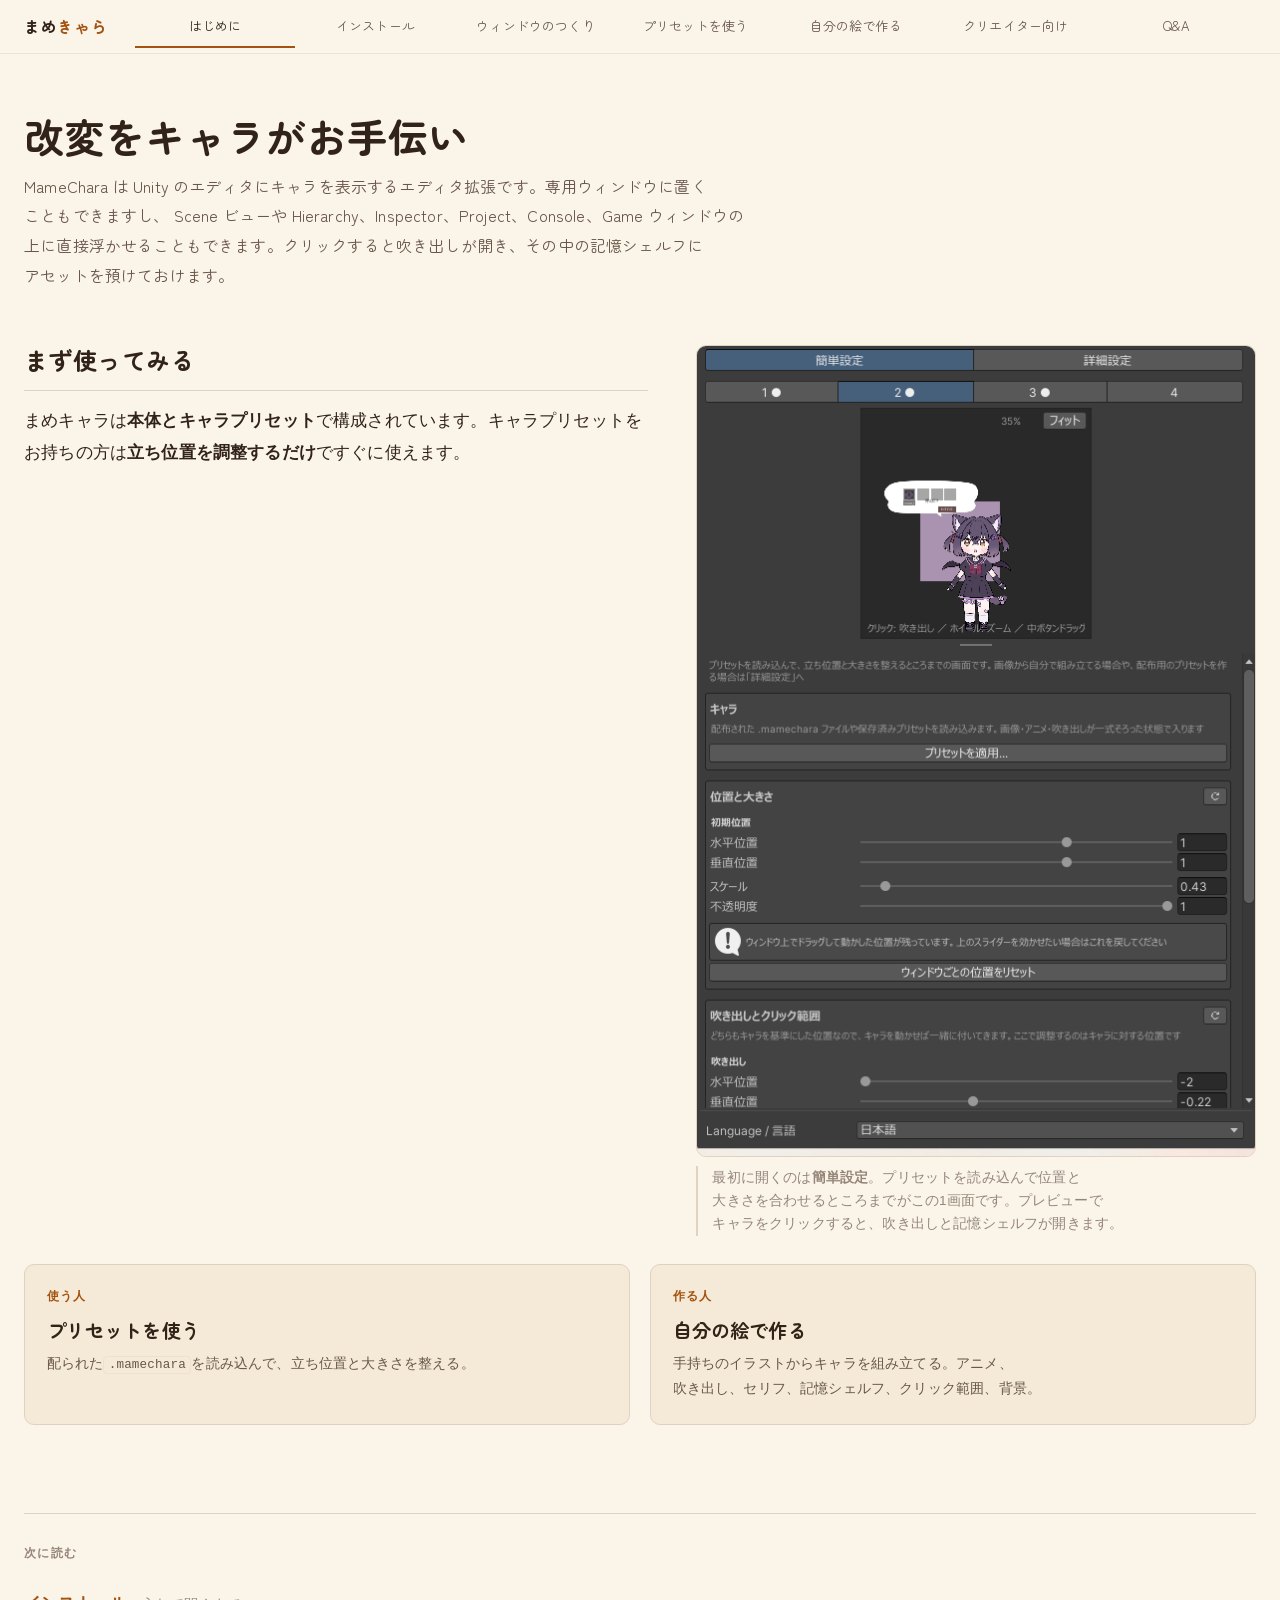
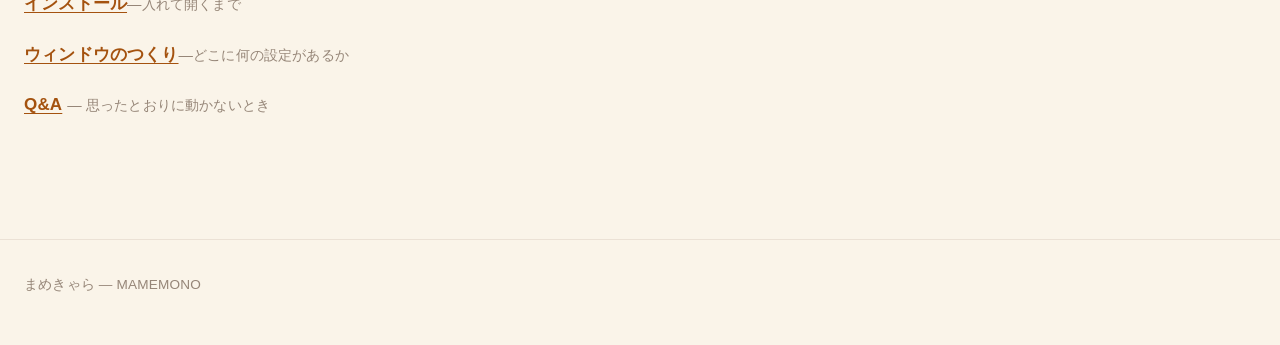
==== commit 6c3355cd: "docs: 記憶シェルフに改名、番号と見出しの高さを揃える - ミニシェルフ → 記憶シェルフ（14箇所） - 図がある項目は見出しが .split > .prose の中に入るため、   h3 の上" ====
--- a/index.html
+++ b/index.html
@@ -27,7 +27,7 @@
 <h1>改変をキャラがお手伝い</h1>
 
 <p class="lede">
-MameChara は Unity のエディタにキャラを表示するエディタ拡張です。専用ウィンドウに置くこともできますし、 Scene ビューや Hierarchy、Inspector、Project、Console、Game ウィンドウの上に直接浮かせることもできます。クリックすると吹き出しが開き、その中のミニシェルフにアセットを預けておけます。
+MameChara は Unity のエディタにキャラを表示するエディタ拡張です。専用ウィンドウに置くこともできますし、 Scene ビューや Hierarchy、Inspector、Project、Console、Game ウィンドウの上に直接浮かせることもできます。クリックすると吹き出しが開き、その中の記憶シェルフにアセットを預けておけます。
 </p>
 
 <div class="split">
@@ -38,8 +38,8 @@
     </p>
   </div>
   <figure>
-    <a href="images/simple-in-action.png" title="原寸で開く"><img src="images/simple-in-action.png" alt="簡単設定の画面。プレビューでキャラをクリックし、吹き出しとミニシェルフが開いている"></a>
-    <figcaption>最初に開くのは<strong>簡単設定</strong>。プリセットを読み込んで位置と大きさを合わせるところまでがこの1画面です。プレビューでキャラをクリックすると、吹き出しとミニシェルフが開きます。</figcaption>
+    <a href="images/simple-in-action.png" title="原寸で開く"><img src="images/simple-in-action.png" alt="簡単設定の画面。プレビューでキャラをクリックし、吹き出しと記憶シェルフが開いている"></a>
+    <figcaption>最初に開くのは<strong>簡単設定</strong>。プリセットを読み込んで位置と大きさを合わせるところまでがこの1画面です。プレビューでキャラをクリックすると、吹き出しと記憶シェルフが開きます。</figcaption>
   </figure>
 </div>
 
@@ -50,7 +50,7 @@
   </a>
   <a class="path" href="own-images.html">
     <span class="who">作る人</span><span class="title">自分の絵で作る</span>
-    <p>手持ちのイラストからキャラを組み立てる。アニメ、吹き出し、セリフ、ミニシェルフ、クリック範囲、背景。</p>
+    <p>手持ちのイラストからキャラを組み立てる。アニメ、吹き出し、セリフ、記憶シェルフ、クリック範囲、背景。</p>
   </a>
 </div>
 
--- a/assets/style.css
+++ b/assets/style.css
@@ -294,6 +294,13 @@
 @media (max-width: 68rem) {
   .split { grid-template-columns: minmax(0, 1fr); gap: 0.5rem; }
   .split > figure { max-width: var(--shot); }
+}
+
+/* 短いブロックは balance の方が文節で揃う。
+   pretty だと行を詰めきろうとして「部分は上/書きされません」のように
+   語の途中で切れることがある（実測して確かめた） */
+.note p, .callout p, figcaption, .path p, .faq summary, .next .why, dl.terms dd {
+  text-wrap: balance;
 }
 
 /* ── 注記 ── */
@@ -435,7 +442,11 @@
   line-height: 1;
 }
 
-.steps > li > h3:first-child { margin-top: 0.1rem; }
+/* 番号の丸と見出しの高さを合わせる。図がある項目は見出しが
+   .split > .prose の中に入るので、そちらにも同じ指定が必要 */
+.steps > li > h3:first-child,
+.steps > li > .split > .prose > h3:first-child,
+.steps > li > .split > .prose > h2:first-child { margin-top: 0.1rem; }
 
 /* 手順の中では見出しを番号の高さに合わせる。中央寄せにすると番号だけが
    ぽつんと上に残って、どの見出しの番号なのか分からなくなる */
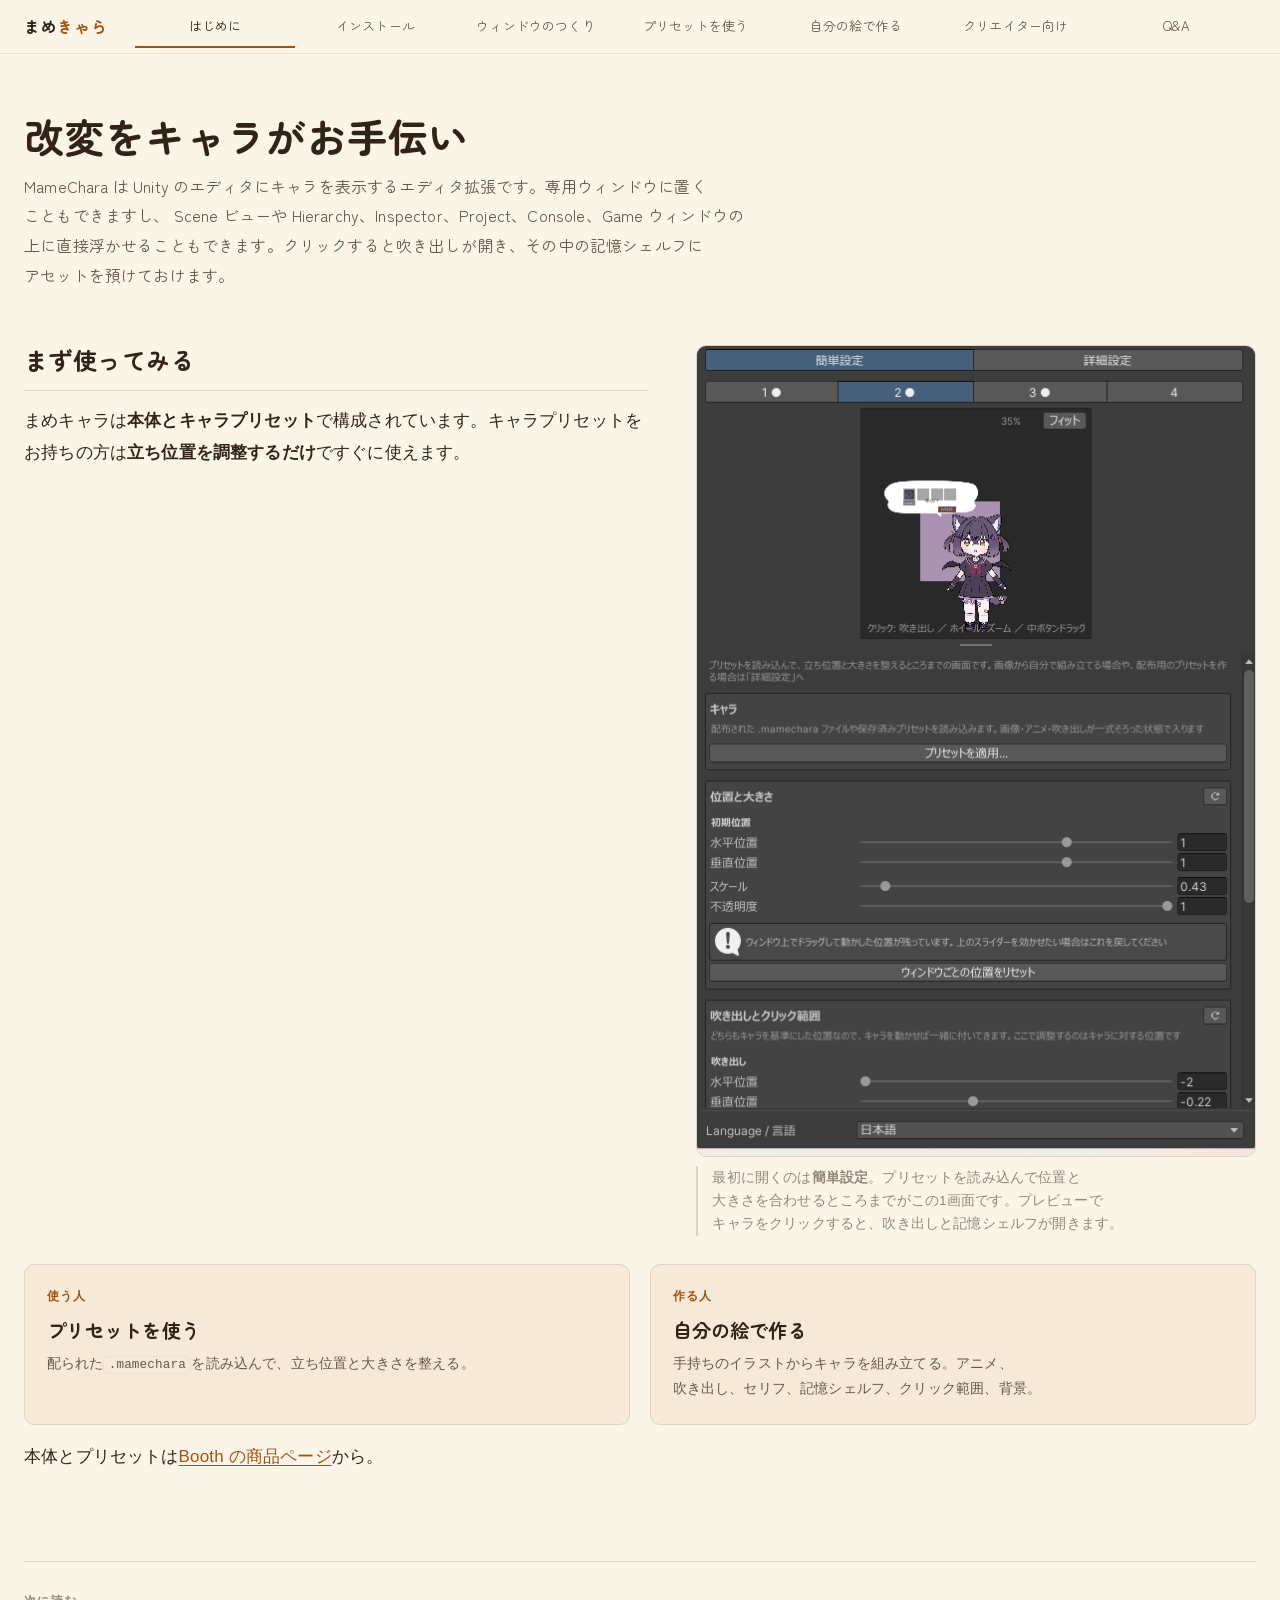
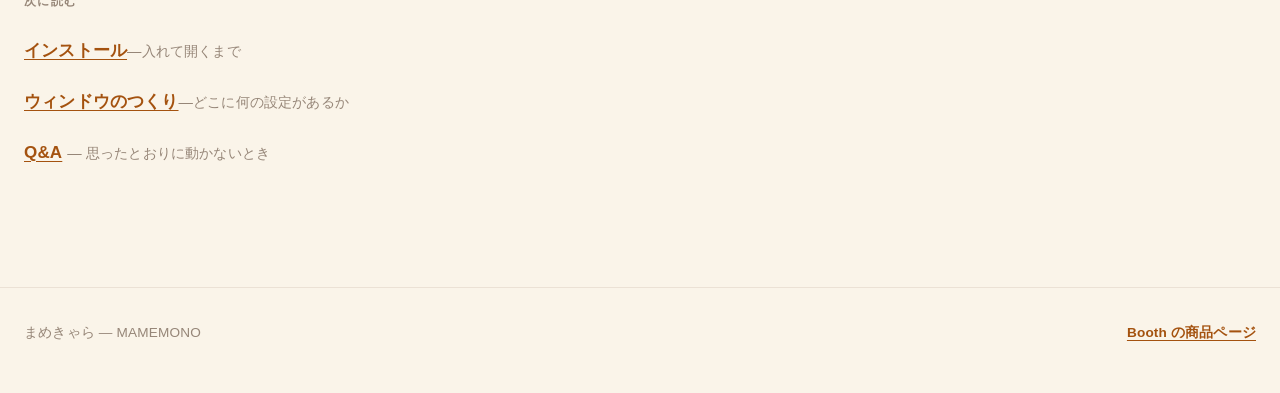
==== commit 1f95f948: "docs: Booth の商品ページへのリンクを置く - 全ページのフッター（どのページからでも辿れる） - はじめに: 入口カードのあとに1行 - インストール: 本体とプリセットの入手先として明示" ====
--- a/index.html
+++ b/index.html
@@ -54,6 +54,10 @@
   </a>
 </div>
 
+<p>
+  本体とプリセットは<a href="https://mamemono.booth.pm/items/8702523" target="_blank" rel="noopener">Booth の商品ページ</a>から。
+</p>
+
 <div class="next">
   <span class="label">次に読む</span>
   <ul>
@@ -65,7 +69,10 @@
 
 </main>
 
-<footer><div class="inner">まめきゃら — MAMEMONO</div></footer>
+<footer><div class="inner">
+  <span>まめきゃら — MAMEMONO</span>
+  <a href="https://mamemono.booth.pm/items/8702523" target="_blank" rel="noopener">Booth の商品ページ</a>
+</div></footer>
 
 </body>
 </html>
--- a/assets/style.css
+++ b/assets/style.css
@@ -487,7 +487,17 @@
   font-size: 0.85rem;
 }
 
-footer .inner { max-width: 84rem; margin: 0 auto; }
+footer .inner {
+  max-width: 84rem;
+  margin: 0 auto;
+  display: flex;
+  gap: 0.6rem 1.5rem;
+  flex-wrap: wrap;
+  align-items: baseline;
+  justify-content: space-between;
+}
+
+footer a { font-weight: 600; }
 
 /* ── 目次（リファレンス用） ── */
 
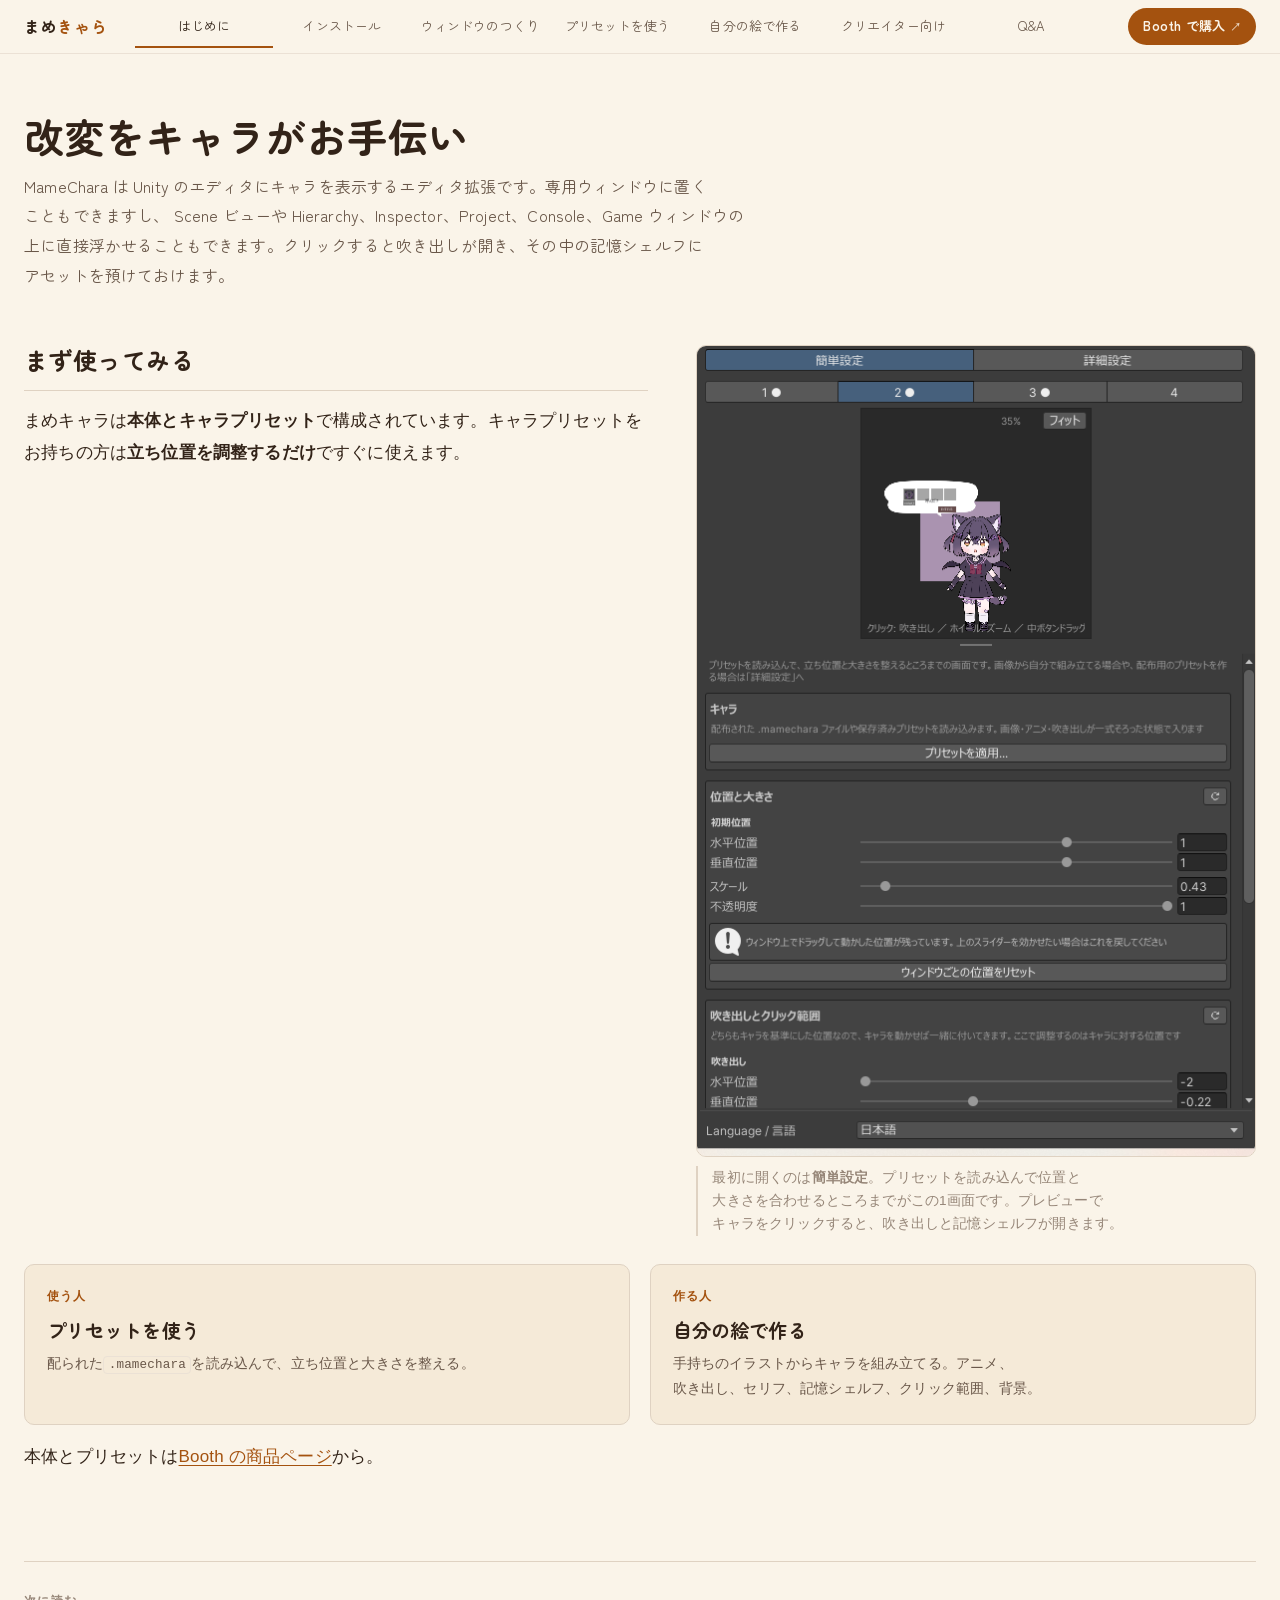
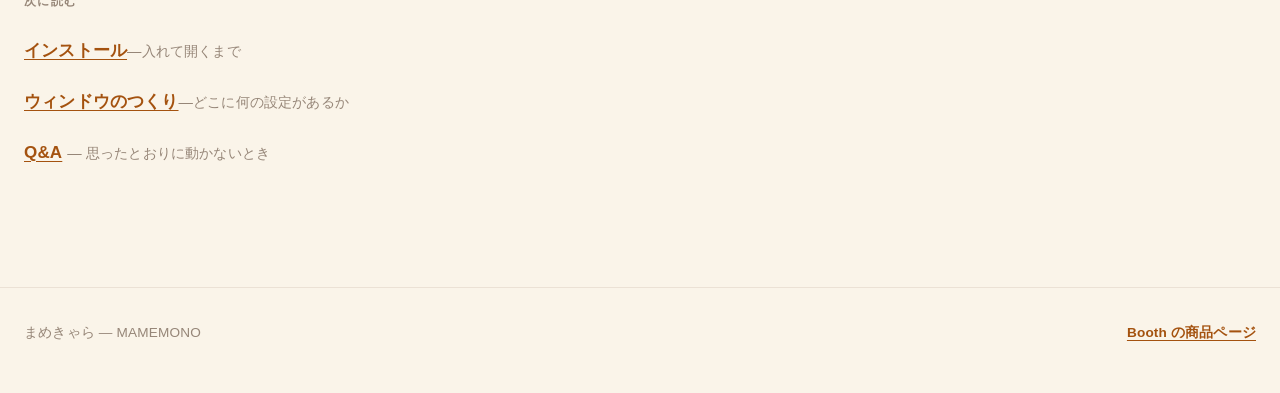
==== commit eb926e9b: "docs: Booth への導線を右上の購入ボタンにする 読むページの並びとは別物なので、ナビの下線ではなく塗りのボタンで区別した。 狭い画面では1段目にブランドと購入ボタン、2段目にナビが来るよう " ====
--- a/index.html
+++ b/index.html
@@ -19,6 +19,7 @@
     <nav>
       <a href="index.html" aria-current="page">はじめに</a><a href="install.html">インストール</a><a href="window.html">ウィンドウのつくり</a><a href="use-preset.html">プリセットを使う</a><a href="own-images.html">自分の絵で作る</a><a href="distribute.html">クリエイター向け</a> <a href="qa.html">Q&amp;A</a>
     </nav>
+    <a class="buy" href="https://mamemono.booth.pm/items/8702523" target="_blank" rel="noopener">Booth で購入<span class="arrow" aria-hidden="true">↗</span></a>
   </div>
 </div>
 
--- a/assets/style.css
+++ b/assets/style.css
@@ -131,10 +131,42 @@
 .topbar nav a:hover { color: var(--ink); border-bottom-color: var(--line); }
 .topbar nav a[aria-current="page"] { color: var(--ink); border-bottom-color: var(--accent); }
 
+/* 右上の購入ボタン。読むページの並びとは別物なので、
+   ナビの下線ではなく塗りで区別する */
+.buy {
+  flex: none;
+  font-family: var(--display);
+  font-size: 0.8125rem;
+  font-weight: 700;
+  letter-spacing: 0.02em;
+  text-decoration: none;
+  color: var(--paper);
+  background: var(--accent);
+  border-radius: 999px;
+  padding: 0.4rem 0.95rem 0.42rem;
+  white-space: nowrap;
+  display: inline-flex;
+  align-items: baseline;
+  gap: 0.3em;
+  transition: background 160ms ease, transform 160ms ease, box-shadow 160ms ease;
+}
+
+.buy:hover {
+  color: var(--paper);
+  background: var(--accent-2);
+  transform: translateY(-1px);
+  box-shadow: 0 3px 12px -4px color-mix(in oklab, var(--accent) 60%, transparent);
+}
+
+.buy .arrow { font-size: 0.85em; opacity: 0.8; }
+
 @media (max-width: 48rem) {
-  .topbar-inner { flex-wrap: wrap; gap: 0.4rem 1.5rem; padding-bottom: 0.2rem; }
-  .brand { padding: 0.35rem 0; }
+  .topbar-inner { flex-wrap: wrap; gap: 0.4rem 1rem; padding-bottom: 0.2rem; }
+  .brand { padding: 0.35rem 0; order: 0; }
+  /* 折り返すときは1段目にブランドと購入ボタン、2段目にナビ */
+  .buy { order: 1; margin-left: auto; }
   .topbar nav {
+    order: 2;
     flex-basis: 100%;
     grid-auto-flow: row;
     grid-template-columns: repeat(4, 1fr);
